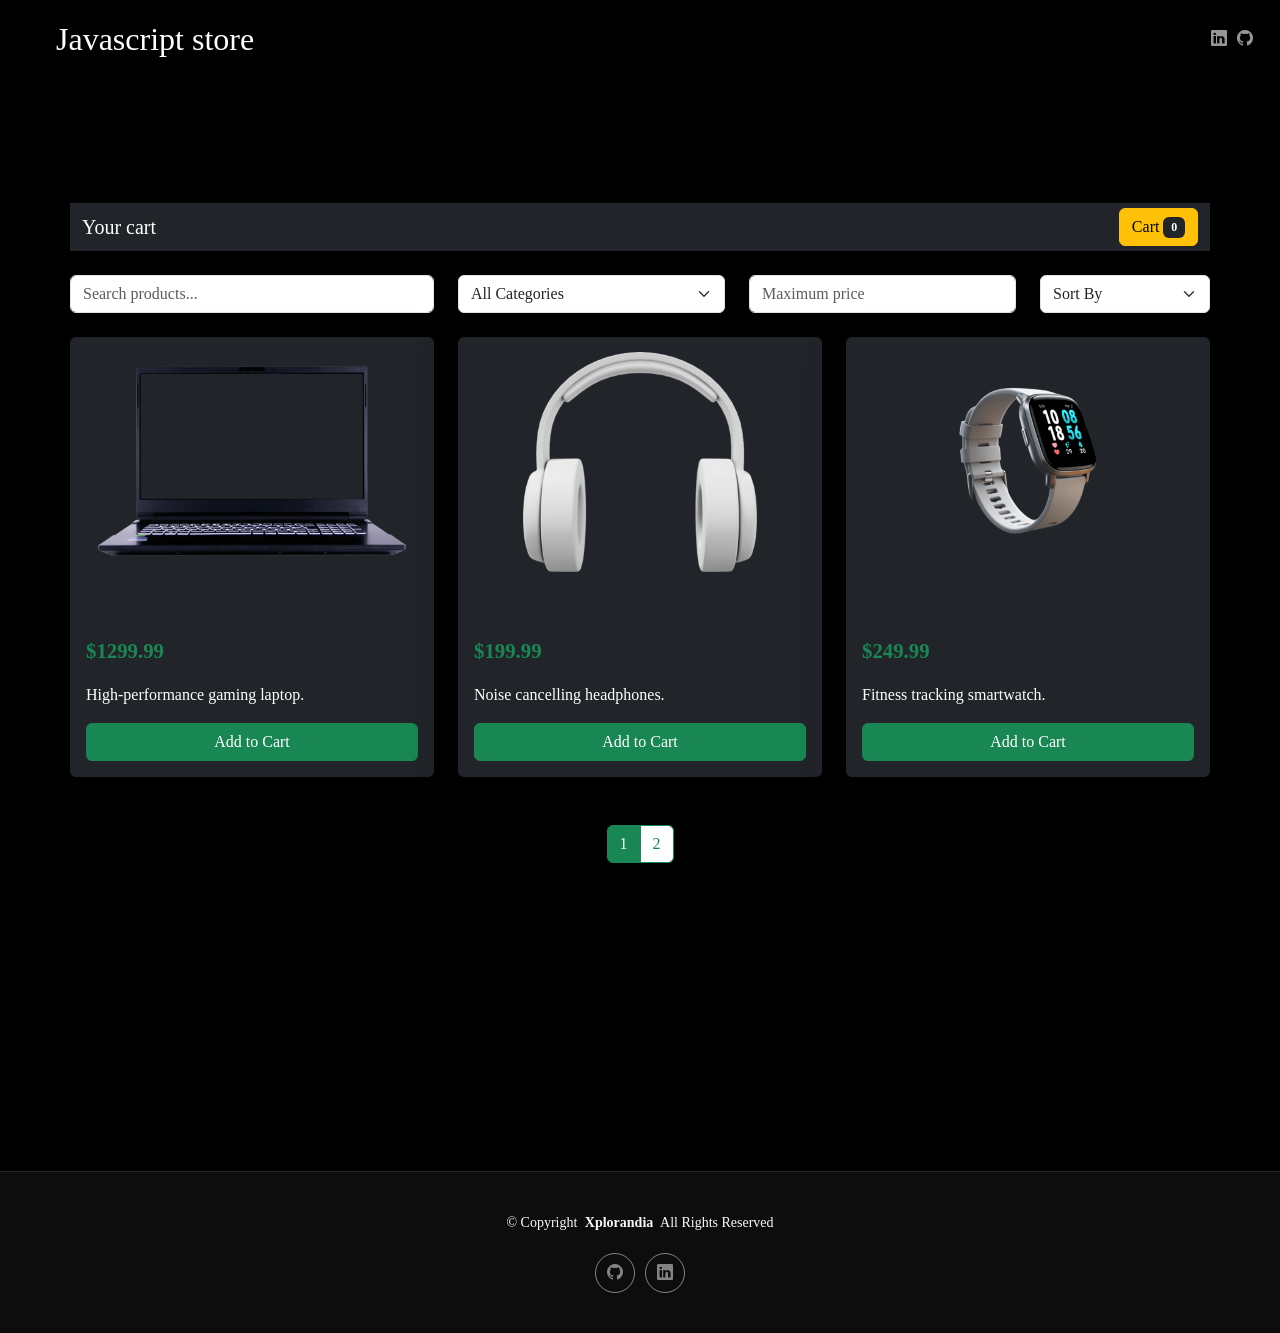
==== index.html @ c4194461 "Javascript store" ====
<!DOCTYPE html>
<html lang="en">

<head>
    <meta charset="utf-8">
    <meta content="width=device-width, initial-scale=1.0" name="viewport">
    <title>Index - PhotoFolio Bootstrap Template</title>
    <meta name="description" content="">
    <meta name="keywords" content="">

    <!-- Favicons -->
    <link href="assets/img/logo.png" rel="icon">
    <link href="assets/img/logo.png" rel="apple-touch-icon">

    <!-- Vendor CSS Files -->
    <link href="assets/vendor/bootstrap/css/bootstrap.min.css" rel="stylesheet">
    <link href="assets/vendor/bootstrap-icons/bootstrap-icons.css" rel="stylesheet">

    <!-- Main CSS File -->
    <link href="assets/css/main.css" rel="stylesheet">
    <link rel="stylesheet" href="assets/css/style.css">
</head>

<body>
    <header id="header" class="header d-flex align-items-center sticky-top">
        <div class="container-fluid position-relative d-flex align-items-center justify-content-between">

            <a href="index.html" class="logo d-flex align-items-center me-auto me-xl-0">
            <!-- Uncomment the line below if you also wish to use an image logo -->
                <img src="assets/img/logo.png" alt="">
                <h1 class="sitename">Javascript store</h1>
            </a>

            <div class="header-social-links">
                <a href="#" class="linkedin"><i class="bi bi-linkedin"></i></a>
                <a href="#" class="github"><i class="bi bi-github"></i></a>
            </div>

        </div>
    </header>
    <main class="main p-3">
        <section class="section container my-5">
            <div class="row mb-4">
                <nav class="navbar navbar-dark bg-dark p-1">
                    <div class="container">

                        <span class="navbar-brand">
                            Your cart
                        </span>

                        <a
                            href="cart.html"
                            class="btn btn-warning">

                            Cart

                            <span
                                id="cartcount"
                                class="badge bg-dark">
                                0
                            </span>

                        </a>

                    </div>
                </nav>
            </div>
            <div class="row mb-4">

                <div class="col-md-4">
                    <input
                        type="text"
                        id="search"
                        class="form-control"
                        placeholder="Search products...">
                </div>

                <div class="col-md-3">
                    <select
                        id="category"
                        class="form-select">

                        <option value="All">All Categories</option>

                    </select>
                </div>

                <div class="col-md-3">
                    <input
                        type="number"
                        id="maxPrice"
                        class="form-control"
                        placeholder="Maximum price">
                </div>

                <div class="col-md-2">
                    <select
                        id="sort"
                        class="form-select">

                        <option value="default">Sort By</option>
                        <option value="name-asc">Name (A-Z)</option>
                        <option value="name-desc">Name (Z-A)</option>
                        <option value="price-asc">Price (Low to High)</option>
                        <option value="price-desc">Price (High to Low)</option>

                    </select>
                </div>

            </div>
            <div class="row" id="products">

            </div>

            <div class="row">
                <div class="col-md-12">

                    <nav class="mt-4">

                        <ul
                            id="pagination"
                            class="pagination justify-content-center">

                        </ul>

                    </nav>

                </div>
            </div>
        </section>

        <section class="section container my-5">
            <div class="toast-container position-fixed bottom-0 end-0 p-3">

                <div
                    id="cartToast"
                    class="toast align-items-center text-bg-success border-0"
                    role="alert"
                    aria-live="assertive"
                    aria-atomic="true">

                    <div class="d-flex">

                        <div
                            class="toast-body"
                            id="toastMessage">

                            Product added!

                        </div>

                        <button
                            type="button"
                            class="btn-close btn-close-white me-2 m-auto"
                            data-bs-dismiss="toast">
                        </button>

                    </div>

                </div>

            </div>
        </section>
    </main>

    <footer id="footer" class="footer">

        <div class="container">
            <div class="copyright text-center ">
                <p>© <span>Copyright</span> <strong class="px-1 sitename">Xplorandia</strong> <span>All Rights Reserved</span></p>
            </div>
            <div class="social-links d-flex justify-content-center">
                <a href=""><i class="bi bi-github"></i></a>
                <a href=""><i class="bi bi-linkedin"></i></a>
            </div>
        </div>

    </footer>

    <!-- Vendor JS Files -->
    <script src="assets/vendor/bootstrap/js/bootstrap.bundle.min.js"></script>

    <!-- Main JS File -->
    <script src="assets/js/products.js"></script>
    <script src="assets/js/cart.js"></script>
    <script src="assets/js/app.js"></script>

</body>

</html>
---- assets/css/main.css ----
/* Global Colors - The following color variables are used throughout the website. Updating them here will change the color scheme of the entire website */
:root { 
  --background-color: #000000; /* Background color for the entire website, including individual sections */
  --default-color: #fafafa; /* Default color used for the majority of the text content across the entire website */
  --heading-color: #ffffff; /* Color for headings, subheadings and title throughout the website */
  --accent-color: #27a776; /* Accent color that represents your brand on the website. It's used for buttons, links, and other elements that need to stand out */
  --surface-color: #1a1a1a; /* The surface color is used as a background of boxed elements within sections, such as cards, icon boxes, or other elements that require a visual separation from the global background. */
  --contrast-color: #ffffff; /* Contrast color for text, ensuring readability against backgrounds of accent, heading, or default colors. */
}

/* Nav Menu Colors - The following color variables are used specifically for the navigation menu. They are separate from the global colors to allow for more customization options */
:root {
  --nav-color: rgba(255, 255, 255, 0.5);  /* The default color of the main navmenu links */
  --nav-hover-color: #ffffff; /* Applied to main navmenu links when they are hovered over or active */
  --nav-mobile-background-color: #1a1a1a; /* Used as the background color for mobile navigation menu */
  --nav-dropdown-background-color: #1a1a1a; /* Used as the background color for dropdown items that appear when hovering over primary navigation items */
  --nav-dropdown-color: rgba(255, 255, 255, 0.5); /* Used for navigation links of the dropdown items in the navigation menu. */
  --nav-dropdown-hover-color: #ffffff; /* Similar to --nav-hover-color, this color is applied to dropdown navigation links when they are hovered over. */
}

/* Color Presets - These classes override global colors when applied to any section or element, providing reuse of the sam color scheme. */

.dark-background {
  --background-color: #060606;
  --default-color: #ffffff;
  --heading-color: #ffffff;
  --surface-color: #252525;
  --contrast-color: #ffffff;
}

/* Smooth scroll */
:root {
  scroll-behavior: smooth;
}

/*--------------------------------------------------------------
# General Styling & Shared Classes
--------------------------------------------------------------*/
body {
  color: var(--default-color);
  background-color: var(--background-color);
  font-family: var(--default-font);
}

a {
  color: var(--accent-color);
  text-decoration: none;
  transition: 0.3s;
}

a:hover {
  color: color-mix(in srgb, var(--accent-color), transparent 25%);
  text-decoration: none;
}

h1,
h2,
h3,
h4,
h5,
h6 {
  color: var(--heading-color);
  font-family: var(--heading-font);
}

/*--------------------------------------------------------------
# Global Header
--------------------------------------------------------------*/
.header {
  color: var(--default-color);
  background-color: var(--background-color);
  padding: 20px 0;
  transition: all 0.5s;
  z-index: 997;
  border-bottom: 1px solid var(--background-color);
}

.header .logo {
  line-height: 1;
}

.header .logo img {
  max-height: 36px;
  margin-right: 8px;
}

.header .logo h1 {
  font-size: 32px;
  margin: 0;
  font-weight: 400;
  color: var(--heading-color);
}

.header .logo i {
  font-size: 28px;
  margin-right: 6px;
}

.header .header-social-links {
  padding-right: 15px;
}

.header .header-social-links a {
  color: color-mix(in srgb, var(--default-color), transparent 40%);
  padding-left: 6px;
  display: inline-block;
  transition: 0.3s;
  font-size: 16px;
}

.header .header-social-links a:hover {
  color: var(--accent-color);
}

.header .header-social-links a i {
  line-height: 0px;
}

@media (max-width: 1200px) {
  .header .logo {
    order: 1;
  }

  .header .logo h1 {
    font-size: 26px;
  }

  .header .logo i {
    font-size: 20px;
  }

  .header .header-social-links {
    order: 2;
  }

  .header .header-social-links a {
    font-size: 16px;
  }

  .header .navmenu {
    order: 3;
  }
}

.scrolled .header {
  border-color: color-mix(in srgb, var(--background-color) 90%, white 20%);
}

/*--------------------------------------------------------------
# Global Footer
--------------------------------------------------------------*/
.footer {
  --background-color: color-mix(in srgb, var(--default-color), transparent 95%);
  border-top: 1px solid color-mix(in srgb, var(--default-color), transparent 90%);
  color: var(--default-color);
  background-color: var(--background-color);
  font-size: 14px;
  padding: 40px 0;
  position: relative;
}

.footer .copyright p {
  margin-bottom: 0;
}

.footer .social-links {
  margin-top: 20px;
}

.footer .social-links a {
  display: flex;
  align-items: center;
  justify-content: center;
  width: 40px;
  height: 40px;
  border-radius: 50%;
  border: 1px solid color-mix(in srgb, var(--default-color), transparent 50%);
  font-size: 16px;
  color: color-mix(in srgb, var(--default-color), transparent 50%);
  margin: 0 5px;
  transition: 0.3s;
}

.footer .social-links a:hover {
  color: var(--accent-color);
  border-color: var(--accent-color);
}

.footer .credits {
  margin-top: 10px;
  font-size: 13px;
  text-align: center;
}

/*--------------------------------------------------------------
# Global Page Titles & Breadcrumbs
--------------------------------------------------------------*/
.page-title {
  color: var(--default-color);
  background-color: var(--background-color);
  position: relative;
}

.page-title .heading {
  padding: 80px 0;
  border-top: 1px solid color-mix(in srgb, var(--default-color), transparent 90%);
}

.page-title .heading h1 {
  font-size: 64px;
  font-weight: 400;
}

.page-title .heading .cta-btn {
  color: var(--default-color);
  background: var(--accent-color);
  font-weight: 400;
  font-size: 14px;
  display: inline-block;
  margin-top: 20px;
  padding: 12px 40px;
  border-radius: 4px;
  transition: 0.5s;
  text-transform: uppercase;
  letter-spacing: 1px;
}

.page-title .heading .cta-btn:hover {
  background-color: color-mix(in srgb, var(--accent-color) 90%, white 10%);
}

.page-title nav {
  background-color: color-mix(in srgb, var(--default-color), transparent 90%);
  padding: 20px 0;
}

.page-title nav ol {
  display: flex;
  flex-wrap: wrap;
  list-style: none;
  margin: 0;
  font-size: 16px;
  font-weight: 600;
}

.page-title nav ol li+li {
  padding-left: 10px;
}

.page-title nav ol li+li::before {
  content: "/";
  display: inline-block;
  padding-right: 10px;
  color: color-mix(in srgb, var(--default-color), transparent 70%);
}

/*--------------------------------------------------------------
# Global Sections
--------------------------------------------------------------*/
section,
.section {
  color: var(--default-color);
  background-color: var(--background-color);
  padding: 60px 0;
  scroll-margin-top: 100px;
  overflow: clip;
}

@media (max-width: 1199px) {

  section,
  .section {
    scroll-margin-top: 66px;
  }
}

/*--------------------------------------------------------------
# Global Section Titles
--------------------------------------------------------------*/
.section-title {
  padding-bottom: 60px;
  position: relative;
}

.section-title h2 {
  font-size: 14px;
  font-weight: 400;
  padding: 0;
  line-height: 1px;
  margin: 0;
  letter-spacing: 1.5px;
  text-transform: uppercase;
  color: color-mix(in srgb, var(--default-color), transparent 50%);
  position: relative;
  font-family: var(--default-font);
}

.section-title h2::after {
  content: "";
  width: 120px;
  height: 1px;
  display: inline-block;
  background: var(--accent-color);
  margin: 4px 10px;
}

.section-title p {
  color: var(--heading-color);
  margin: 0;
  font-size: 36px;
  font-weight: 400;
  font-family: var(--heading-font);
}

/*--------------------------------------------------------------
# Hero Section
--------------------------------------------------------------*/
.hero {
  width: 100%;
  min-height: 30vh;
  position: relative;
  padding: 120px 0 60px 0;
  display: flex;
  align-items: center;
}

.hero h2 {
  margin: 0 0 10px 0;
  font-size: 38px;
  font-weight: 700;
}

.hero h2 .underlight {
  position: relative;
  z-index: 1;
  padding: 0 5px;
  display: inline-block;
}

.hero h2 .underlight:before {
  content: "";
  position: absolute;
  height: 50%;
  bottom: 0;
  left: 0;
  right: 0;
  background: var(--accent-color);
  z-index: -1;
}

.hero p {
  color: color-mix(in srgb, var(--default-color), transparent 30%);
  margin-bottom: 30px;
  font-size: 18px;
}

@media (max-width: 768px) {
  .hero h2 {
    font-size: 32px;
  }
}

.btn-get-started {
  color: var(--contrast-color);
  background: var(--accent-color);
  font-weight: 400;
  font-size: 14px;
  display: inline-block;
  padding: 12px 40px;
  border-radius: 4px;
  transition: 0.5s;
  text-transform: uppercase;
  letter-spacing: 1px;
}

.btn-get-started:hover {
  background-color: color-mix(in srgb, var(--accent-color) 90%, white 10%);
}

/*--------------------------------------------------------------
# Contact Section
--------------------------------------------------------------*/
.contact .info-wrap {
  margin-bottom: 30px;
}

.contact .info-item i {
  font-size: 20px;
  color: var(--accent-color);
  width: 56px;
  height: 56px;
  display: flex;
  justify-content: center;
  align-items: center;
  transition: all 0.3s ease-in-out;
  border-radius: 50%;
  border: 1px solid color-mix(in srgb, var(--accent-color), transparent 40%);
  margin-right: 15px;
}

.contact .info-item h3 {
  font-size: 18px;
  font-weight: 700;
  margin: 0 0 5px 0;
  font-family: var(--default-font);
}

.contact .info-item p {
  padding: 0;
  margin-bottom: 0;
  font-size: 14px;
}

.contact .info-item:hover i {
  background: var(--accent-color);
  color: var(--contrast-color);
}

@media (max-width: 575px) {
  .contact .php-email-form {
    padding: 20px;
  }
}

.contact .php-email-form input[type=text],
.contact .php-email-form input[type=email],
.contact .php-email-form textarea {
  font-size: 14px;
  padding: 10px 15px;
  box-shadow: none;
  border-radius: 0;
  color: var(--default-color);
  background-color: var(--surface-color);
  border-color: color-mix(in srgb, var(--default-color), transparent 80%);
}

.contact .php-email-form input[type=text]:focus,
.contact .php-email-form input[type=email]:focus,
.contact .php-email-form textarea:focus {
  border-color: var(--accent-color);
}

.contact .php-email-form input[type=text]::placeholder,
.contact .php-email-form input[type=email]::placeholder,
.contact .php-email-form textarea::placeholder {
  color: color-mix(in srgb, var(--default-color), transparent 70%);
}

.contact .php-email-form button[type=submit] {
  color: var(--default-color);
  background: var(--accent-color);
  font-weight: 400;
  font-size: 14px;
  display: inline-block;
  margin-top: 20px;
  padding: 14px 40px;
  border: 0;
  border-radius: 4px;
  transition: 0.5s;
  text-transform: uppercase;
  letter-spacing: 1px;
}

.contact .php-email-form button[type=submit]:hover {
  background-color: color-mix(in srgb, var(--accent-color) 90%, white 10%);
}
---- assets/css/style.css ----
.card{
    transition:.3s;
}

.card:hover{
    transform:translateY(-6px);
    box-shadow:0 10px 20px rgba(0,0,0,.15);
}

.card img{
    height:220px;
    object-fit:cover;
}

.image-container{
    height:250px;

    display:flex;
    justify-content:center;
    align-items:center;

    padding:15px;
}

.product-image{
    max-width:100%;
    max-height:100%;

    object-fit:contain;
}

.price{
    font-size:1.3rem;
    font-weight:bold;
    color:#198754;
}

/* Pagination */

.pagination .page-link {
    color: #198754;
    border-color: #198754;
}

.pagination .page-link:hover {
    background-color: #198754;
    color: white;
    border-color: #198754;
}

.pagination .page-item.active .page-link {
    background-color: #198754;
    border-color: #198754;
    color: white;
}

.pagination .page-item.disabled .page-link {
    color: #6c757d;
}
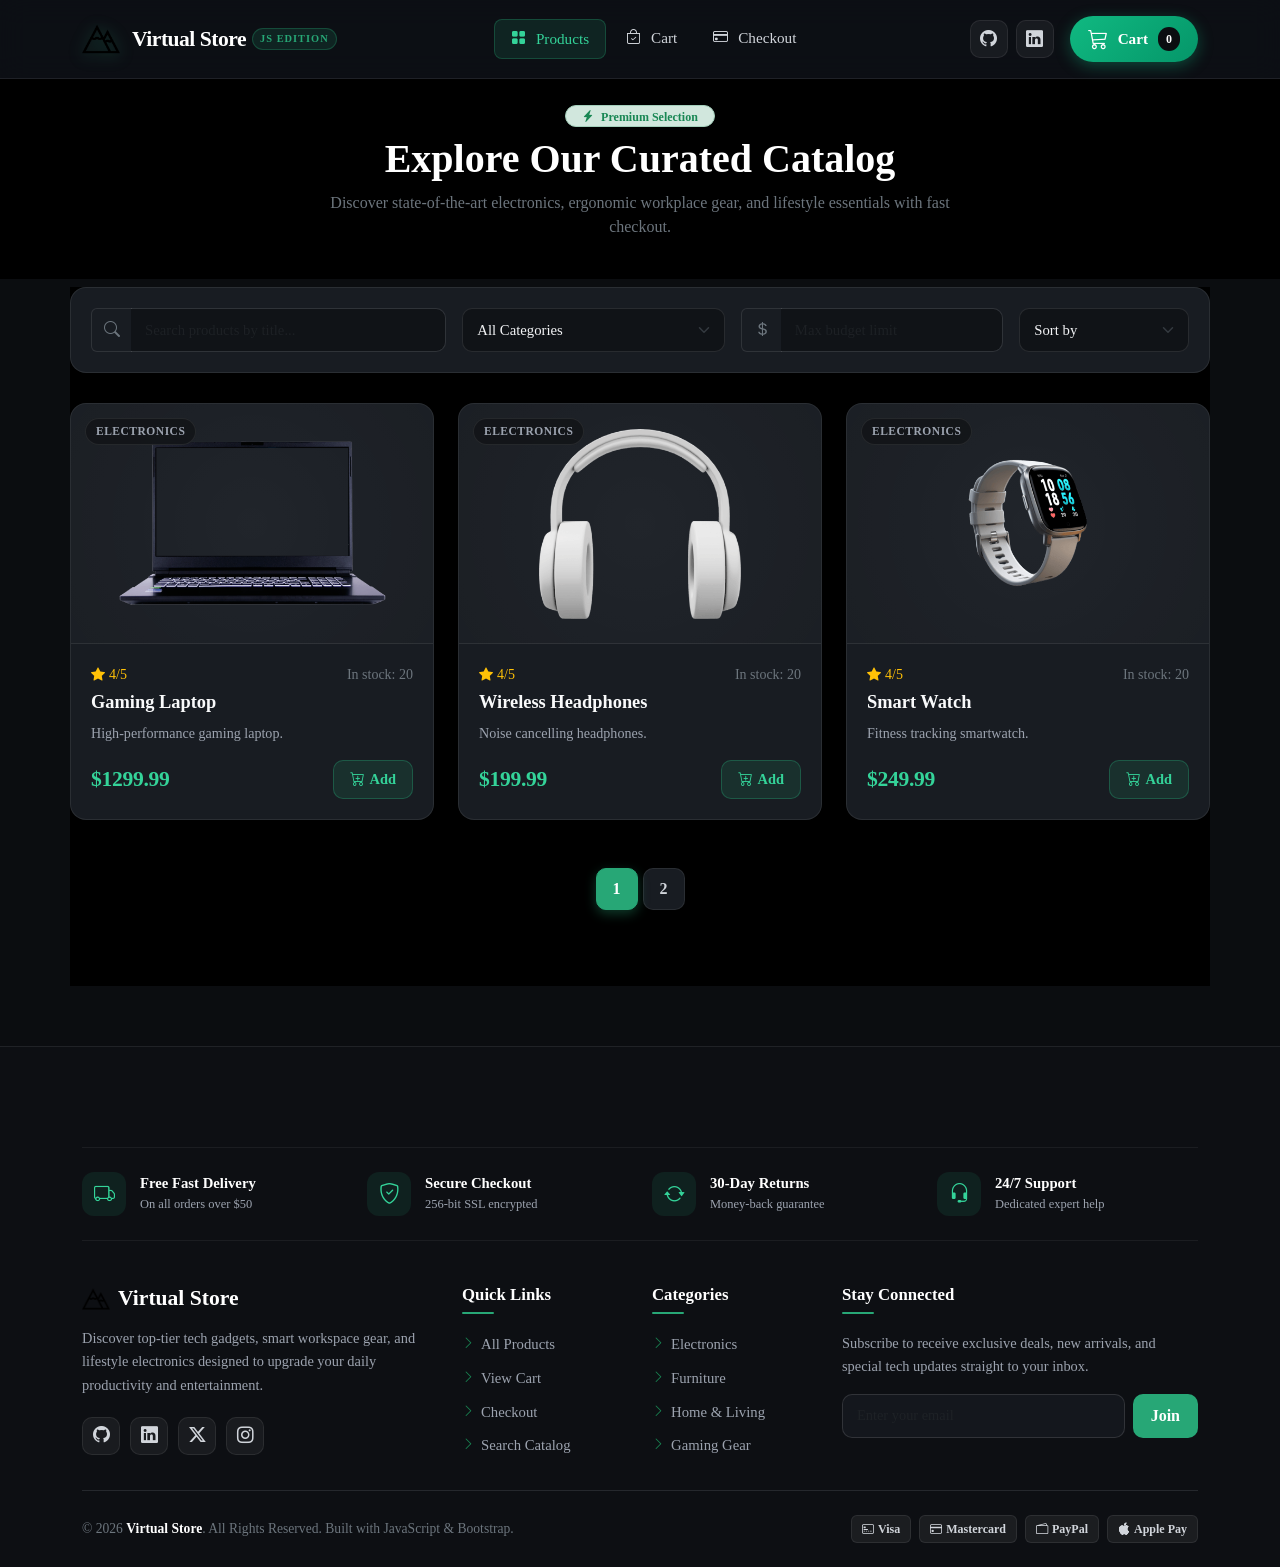
==== commit 0228cf0f: "Added header and footer" ====
--- a/index.html
+++ b/index.html
@@ -4,9 +4,8 @@
 <head>
     <meta charset="utf-8">
     <meta content="width=device-width, initial-scale=1.0" name="viewport">
-    <title>Index - PhotoFolio Bootstrap Template</title>
-    <meta name="description" content="">
-    <meta name="keywords" content="">
+    <title>Virtual Store - Discover Quality Products</title>
+    <meta name="description" content="A modern JavaScript virtual store showcasing electronics, furniture, and home gadgets with live filtering, pagination, cart management, and seamless checkout.">
 
     <!-- Favicons -->
     <link href="assets/img/logo.png" rel="icon">
@@ -16,175 +15,307 @@
     <link href="assets/vendor/bootstrap/css/bootstrap.min.css" rel="stylesheet">
     <link href="assets/vendor/bootstrap-icons/bootstrap-icons.css" rel="stylesheet">
 
-    <!-- Main CSS File -->
+    <!-- Main CSS Files -->
     <link href="assets/css/main.css" rel="stylesheet">
     <link rel="stylesheet" href="assets/css/style.css">
 </head>
 
 <body>
-    <header id="header" class="header d-flex align-items-center sticky-top">
-        <div class="container-fluid position-relative d-flex align-items-center justify-content-between">
-
-            <a href="index.html" class="logo d-flex align-items-center me-auto me-xl-0">
-            <!-- Uncomment the line below if you also wish to use an image logo -->
-                <img src="assets/img/logo.png" alt="">
-                <h1 class="sitename">Javascript store</h1>
-            </a>
-
-            <div class="header-social-links">
-                <a href="#" class="linkedin"><i class="bi bi-linkedin"></i></a>
-                <a href="#" class="github"><i class="bi bi-github"></i></a>
-            </div>
-
+    <!-- Site Header -->
+    <header id="header" class="site-header sticky-top">
+        <nav class="navbar navbar-expand-lg navbar-dark py-3">
+            <div class="container">
+                <!-- Brand Logo & Name -->
+                <a href="index.html" class="brand-logo-wrap">
+                    <img src="assets/img/logo.png" alt="Store Logo" class="brand-logo-img">
+                    <div class="d-flex align-items-center">
+                        <span class="brand-name">Virtual Store</span>
+                        <span class="brand-badge d-none d-sm-inline-block">JS Edition</span>
+                    </div>
+                </a>
+
+                <!-- Mobile Toggle Button -->
+                <button class="navbar-toggler border-0 shadow-none" type="button" data-bs-toggle="collapse" data-bs-target="#siteNavbar" aria-controls="siteNavbar" aria-expanded="false" aria-label="Toggle navigation">
+                    <i class="bi bi-list fs-2 text-white"></i>
+                </button>
+
+                <!-- Navigation Links & Cart -->
+                <div class="collapse navbar-collapse" id="siteNavbar">
+                    <ul class="navbar-nav mx-auto mb-2 mb-lg-0 gap-1">
+                        <li class="nav-item">
+                            <a class="nav-link nav-link-custom active" href="index.html">
+                                <i class="bi bi-grid-fill me-1"></i> Products
+                            </a>
+                        </li>
+                        <li class="nav-item">
+                            <a class="nav-link nav-link-custom" href="cart.html">
+                                <i class="bi bi-bag-check me-1"></i> Cart
+                            </a>
+                        </li>
+                        <li class="nav-item">
+                            <a class="nav-link nav-link-custom" href="checkout.html">
+                                <i class="bi bi-credit-card me-1"></i> Checkout
+                            </a>
+                        </li>
+                    </ul>
+
+                    <div class="d-flex align-items-center gap-3">
+                        <!-- Social Quick Links -->
+                        <div class="d-none d-xl-flex gap-2">
+                            <a href="https://github.com" target="_blank" rel="noopener" class="social-pill-btn" title="GitHub">
+                                <i class="bi bi-github"></i>
+                            </a>
+                            <a href="https://linkedin.com" target="_blank" rel="noopener" class="social-pill-btn" title="LinkedIn">
+                                <i class="bi bi-linkedin"></i>
+                            </a>
+                        </div>
+
+                        <!-- Cart Pill Button with Dynamic Badge -->
+                        <a href="cart.html" class="header-cart-btn" title="View Shopping Cart">
+                            <i class="bi bi-cart3 fs-5"></i>
+                            <span>Cart</span>
+                            <span id="cartcount" class="cart-badge">0</span>
+                        </a>
+                    </div>
+                </div>
+            </div>
+        </nav>
+    </header>
+
+    <main class="main">
+        <!-- Hero Section -->
+        <section class="py-4 mb-2 text-center">
+            <div class="container">
+                <span class="badge bg-success-subtle text-success border border-success-subtle rounded-pill px-3 py-1 mb-2">
+                    <i class="bi bi-lightning-charge-fill me-1"></i> Premium Selection
+                </span>
+                <h1 class="display-6 fw-bold text-white mb-2">Explore Our Curated Catalog</h1>
+                <p class="text-secondary mx-auto" style="max-width: 620px;">
+                    Discover state-of-the-art electronics, ergonomic workplace gear, and lifestyle essentials with fast checkout.
+                </p>
+            </div>
+        </section>
+
+        <!-- Product Listing & Filter Section -->
+        <section class="section container pt-0">
+            <!-- Filter Toolbar -->
+            <div class="filter-toolbar">
+                <div class="row g-3 align-items-center">
+                    <div class="col-lg-4 col-md-6">
+                        <div class="input-group">
+                            <span class="input-group-text bg-transparent border-end-0 text-secondary" style="border-color: rgba(255,255,255,0.1);">
+                                <i class="bi bi-search"></i>
+                            </span>
+                            <input
+                                type="text"
+                                id="search"
+                                class="form-control border-start-0"
+                                placeholder="Search products by title...">
+                        </div>
+                    </div>
+
+                    <div class="col-lg-3 col-md-6">
+                        <select id="category" class="form-select">
+                            <option value="All">All Categories</option>
+                        </select>
+                    </div>
+
+                    <div class="col-lg-3 col-md-6">
+                        <div class="input-group">
+                            <span class="input-group-text bg-transparent border-end-0 text-secondary" style="border-color: rgba(255,255,255,0.1);">
+                                <i class="bi bi-currency-dollar"></i>
+                            </span>
+                            <input
+                                type="number"
+                                id="maxPrice"
+                                class="form-control border-start-0"
+                                placeholder="Max budget limit">
+                        </div>
+                    </div>
+
+                    <div class="col-lg-2 col-md-6">
+                        <select id="sort" class="form-select">
+                            <option value="default">Sort by</option>
+                            <option value="name-asc">Name (A-Z)</option>
+                            <option value="name-desc">Name (Z-A)</option>
+                            <option value="price-asc">Price: Low to High</option>
+                            <option value="price-desc">Price: High to Low</option>
+                        </select>
+                    </div>
+                </div>
+            </div>
+
+            <!-- Products Grid -->
+            <div class="row" id="products"></div>
+
+            <!-- Pagination Container -->
+            <div class="row mt-4">
+                <div class="col-md-12">
+                    <nav aria-label="Product navigation">
+                        <ul id="pagination" class="pagination justify-content-center"></ul>
+                    </nav>
+                </div>
+            </div>
+        </section>
+
+        <!-- Toast Notifications -->
+        <div class="toast-container position-fixed bottom-0 end-0 p-3" style="z-index: 1090;">
+            <div
+                id="cartToast"
+                class="toast align-items-center text-bg-success border-0 shadow-lg rounded-3"
+                role="alert"
+                aria-live="assertive"
+                aria-atomic="true">
+                <div class="d-flex">
+                    <div class="toast-body d-flex align-items-center gap-2" id="toastMessage">
+                        <i class="bi bi-check-circle-fill"></i> Product added!
+                    </div>
+                    <button
+                        type="button"
+                        class="btn-close btn-close-white me-2 m-auto"
+                        data-bs-dismiss="toast"
+                        aria-label="Close">
+                    </button>
+                </div>
+            </div>
         </div>
-    </header>
-    <main class="main p-3">
-        <section class="section container my-5">
-            <div class="row mb-4">
-                <nav class="navbar navbar-dark bg-dark p-1">
-                    <div class="container">
-
-                        <span class="navbar-brand">
-                            Your cart
-                        </span>
-
-                        <a
-                            href="cart.html"
-                            class="btn btn-warning">
-
-                            Cart
-
-                            <span
-                                id="cartcount"
-                                class="badge bg-dark">
-                                0
-                            </span>
-
-                        </a>
-
-                    </div>
-                </nav>
-            </div>
-            <div class="row mb-4">
-
-                <div class="col-md-4">
-                    <input
-                        type="text"
-                        id="search"
-                        class="form-control"
-                        placeholder="Search products...">
-                </div>
-
-                <div class="col-md-3">
-                    <select
-                        id="category"
-                        class="form-select">
-
-                        <option value="All">All Categories</option>
-
-                    </select>
-                </div>
-
-                <div class="col-md-3">
-                    <input
-                        type="number"
-                        id="maxPrice"
-                        class="form-control"
-                        placeholder="Maximum price">
-                </div>
-
-                <div class="col-md-2">
-                    <select
-                        id="sort"
-                        class="form-select">
-
-                        <option value="default">Sort By</option>
-                        <option value="name-asc">Name (A-Z)</option>
-                        <option value="name-desc">Name (Z-A)</option>
-                        <option value="price-asc">Price (Low to High)</option>
-                        <option value="price-desc">Price (High to Low)</option>
-
-                    </select>
-                </div>
-
-            </div>
-            <div class="row" id="products">
-
-            </div>
-
-            <div class="row">
-                <div class="col-md-12">
-
-                    <nav class="mt-4">
-
-                        <ul
-                            id="pagination"
-                            class="pagination justify-content-center">
-
-                        </ul>
-
-                    </nav>
-
-                </div>
-            </div>
-        </section>
-
-        <section class="section container my-5">
-            <div class="toast-container position-fixed bottom-0 end-0 p-3">
-
-                <div
-                    id="cartToast"
-                    class="toast align-items-center text-bg-success border-0"
-                    role="alert"
-                    aria-live="assertive"
-                    aria-atomic="true">
-
-                    <div class="d-flex">
-
-                        <div
-                            class="toast-body"
-                            id="toastMessage">
-
-                            Product added!
-
-                        </div>
-
-                        <button
-                            type="button"
-                            class="btn-close btn-close-white me-2 m-auto"
-                            data-bs-dismiss="toast">
-                        </button>
-
-                    </div>
-
-                </div>
-
-            </div>
-        </section>
     </main>
 
-    <footer id="footer" class="footer">
-
+    <!-- Site Footer -->
+    <footer id="footer" class="site-footer">
         <div class="container">
-            <div class="copyright text-center ">
-                <p>© <span>Copyright</span> <strong class="px-1 sitename">Xplorandia</strong> <span>All Rights Reserved</span></p>
-            </div>
-            <div class="social-links d-flex justify-content-center">
-                <a href=""><i class="bi bi-github"></i></a>
-                <a href=""><i class="bi bi-linkedin"></i></a>
+            <!-- Trust & Features Banner -->
+            <div class="footer-trust-grid">
+                <div class="row g-4">
+                    <div class="col-6 col-md-3">
+                        <div class="trust-item">
+                            <div class="trust-icon">
+                                <i class="bi bi-truck"></i>
+                            </div>
+                            <div class="trust-info">
+                                <h6>Free Fast Delivery</h6>
+                                <p>On all orders over $50</p>
+                            </div>
+                        </div>
+                    </div>
+                    <div class="col-6 col-md-3">
+                        <div class="trust-item">
+                            <div class="trust-icon">
+                                <i class="bi bi-shield-check"></i>
+                            </div>
+                            <div class="trust-info">
+                                <h6>Secure Checkout</h6>
+                                <p>256-bit SSL encrypted</p>
+                            </div>
+                        </div>
+                    </div>
+                    <div class="col-6 col-md-3">
+                        <div class="trust-item">
+                            <div class="trust-icon">
+                                <i class="bi bi-arrow-repeat"></i>
+                            </div>
+                            <div class="trust-info">
+                                <h6>30-Day Returns</h6>
+                                <p>Money-back guarantee</p>
+                            </div>
+                        </div>
+                    </div>
+                    <div class="col-6 col-md-3">
+                        <div class="trust-item">
+                            <div class="trust-icon">
+                                <i class="bi bi-headset"></i>
+                            </div>
+                            <div class="trust-info">
+                                <h6>24/7 Support</h6>
+                                <p>Dedicated expert help</p>
+                            </div>
+                        </div>
+                    </div>
+                </div>
+            </div>
+
+            <!-- Main Footer Links & Information -->
+            <div class="row g-4 py-4">
+                <!-- Column 1: Brand & Bio -->
+                <div class="col-lg-4 col-md-6 footer-brand">
+                    <h4>
+                        <img src="assets/img/logo.png" alt="" style="height: 28px; width: auto;">
+                        Virtual Store
+                    </h4>
+                    <p class="footer-text">
+                        Discover top-tier tech gadgets, smart workspace gear, and lifestyle electronics designed to upgrade your daily productivity and entertainment.
+                    </p>
+                    <div class="footer-social-links">
+                        <a href="https://github.com" target="_blank" rel="noopener" class="social-pill-btn" aria-label="GitHub">
+                            <i class="bi bi-github"></i>
+                        </a>
+                        <a href="https://linkedin.com" target="_blank" rel="noopener" class="social-pill-btn" aria-label="LinkedIn">
+                            <i class="bi bi-linkedin"></i>
+                        </a>
+                        <a href="https://twitter.com" target="_blank" rel="noopener" class="social-pill-btn" aria-label="Twitter">
+                            <i class="bi bi-twitter-x"></i>
+                        </a>
+                        <a href="https://instagram.com" target="_blank" rel="noopener" class="social-pill-btn" aria-label="Instagram">
+                            <i class="bi bi-instagram"></i>
+                        </a>
+                    </div>
+                </div>
+
+                <!-- Column 2: Quick Links -->
+                <div class="col-lg-2 col-md-6 col-6">
+                    <h5 class="footer-heading">Quick Links</h5>
+                    <ul class="footer-links">
+                        <li><a href="index.html"><i class="bi bi-chevron-right text-success small"></i> All Products</a></li>
+                        <li><a href="cart.html"><i class="bi bi-chevron-right text-success small"></i> View Cart</a></li>
+                        <li><a href="checkout.html"><i class="bi bi-chevron-right text-success small"></i> Checkout</a></li>
+                        <li><a href="#search"><i class="bi bi-chevron-right text-success small"></i> Search Catalog</a></li>
+                    </ul>
+                </div>
+
+                <!-- Column 3: Categories -->
+                <div class="col-lg-2 col-md-6 col-6">
+                    <h5 class="footer-heading">Categories</h5>
+                    <ul class="footer-links">
+                        <li><a href="index.html"><i class="bi bi-chevron-right text-success small"></i> Electronics</a></li>
+                        <li><a href="index.html"><i class="bi bi-chevron-right text-success small"></i> Furniture</a></li>
+                        <li><a href="index.html"><i class="bi bi-chevron-right text-success small"></i> Home & Living</a></li>
+                        <li><a href="index.html"><i class="bi bi-chevron-right text-success small"></i> Gaming Gear</a></li>
+                    </ul>
+                </div>
+
+                <!-- Column 4: Newsletter -->
+                <div class="col-lg-4 col-md-6">
+                    <h5 class="footer-heading">Stay Connected</h5>
+                    <p class="footer-text mb-3">Subscribe to receive exclusive deals, new arrivals, and special tech updates straight to your inbox.</p>
+                    <form id="footerNewsletterForm" class="newsletter-box d-flex gap-2" onsubmit="event.preventDefault(); showToast('Thank you for subscribing to our newsletter!'); this.reset();">
+                        <input type="email" class="form-control" placeholder="Enter your email" required aria-label="Your email">
+                        <button type="submit" class="btn btn-subscribe text-nowrap">Join</button>
+                    </form>
+                </div>
+            </div>
+
+            <!-- Footer Bottom Strip -->
+            <div class="footer-bottom border-top border-secondary border-opacity-25 d-flex flex-column flex-md-row align-items-center justify-content-between gap-3">
+                <p class="text-secondary mb-0">
+                    © 2026 <strong class="text-white">Virtual Store</strong>. All Rights Reserved. Built with JavaScript & Bootstrap.
+                </p>
+                <div class="d-flex flex-wrap gap-2 align-items-center">
+                    <span class="payment-badge"><i class="bi bi-credit-card-2-front"></i> Visa</span>
+                    <span class="payment-badge"><i class="bi bi-credit-card"></i> Mastercard</span>
+                    <span class="payment-badge"><i class="bi bi-wallet2"></i> PayPal</span>
+                    <span class="payment-badge"><i class="bi bi-apple"></i> Apple Pay</span>
+                </div>
             </div>
         </div>
-
     </footer>
 
     <!-- Vendor JS Files -->
     <script src="assets/vendor/bootstrap/js/bootstrap.bundle.min.js"></script>
 
-    <!-- Main JS File -->
+    <!-- Main JS Files -->
     <script src="assets/js/products.js"></script>
     <script src="assets/js/cart.js"></script>
     <script src="assets/js/app.js"></script>
-
 </body>
 
-</html>+</html>
--- a/assets/css/style.css
+++ b/assets/css/style.css
@@ -1,60 +1,861 @@
-
-.card{
-    transition:.3s;
-}
-
-.card:hover{
-    transform:translateY(-6px);
-    box-shadow:0 10px 20px rgba(0,0,0,.15);
-}
-
-.card img{
-    height:220px;
-    object-fit:cover;
-}
-
-.image-container{
-    height:250px;
-
-    display:flex;
-    justify-content:center;
-    align-items:center;
-
-    padding:15px;
-}
-
-.product-image{
-    max-width:100%;
-    max-height:100%;
-
-    object-fit:contain;
-}
-
-.price{
-    font-size:1.3rem;
-    font-weight:bold;
-    color:#198754;
+/* ==========================================================================
+   Virtual Store - Modern Custom Styling
+   ========================================================================== */
+
+/* --- Custom Variables & Theme --- */
+:root {
+    --brand-primary: #27a776;
+    --brand-primary-hover: #1f8a61;
+    --brand-primary-glow: rgba(39, 167, 118, 0.35);
+    --dark-surface: #121418;
+    --dark-surface-card: #181c22;
+    --dark-surface-border: rgba(255, 255, 255, 0.08);
+    --dark-surface-hover: #1f242c;
+    --text-muted-custom: #9ca3af;
+    --text-main: #f3f4f6;
+    --accent-warning: #f59e0b;
+}
+
+/* --- Global Modern Touches --- */
+body {
+    background-color: #0b0d10;
+    color: var(--text-main);
+    min-height: 100vh;
+    display: flex;
+    flex-direction: column;
+}
+
+main.main {
+    flex: 1 0 auto;
+}
+
+/* ==========================================================================
+   Header & Navigation
+   ========================================================================== */
+.site-header {
+    background: rgba(14, 16, 21, 0.92);
+    backdrop-filter: blur(14px);
+    -webkit-backdrop-filter: blur(14px);
+    border-bottom: 1px solid var(--dark-surface-border);
+    transition: all 0.3s ease;
+    z-index: 1030;
+}
+
+.site-header.scrolled {
+    box-shadow: 0 8px 30px rgba(0, 0, 0, 0.4);
+    background: rgba(11, 13, 16, 0.98);
+}
+
+.brand-logo-wrap {
+    display: flex;
+    align-items: center;
+    gap: 12px;
+    text-decoration: none;
+}
+
+.brand-logo-img {
+    height: 38px;
+    width: auto;
+    filter: drop-shadow(0 2px 8px var(--brand-primary-glow));
+    transition: transform 0.3s ease;
+}
+
+.brand-logo-wrap:hover .brand-logo-img {
+    transform: rotate(-6deg) scale(1.08);
+}
+
+.brand-name {
+    font-size: 1.35rem;
+    font-weight: 700;
+    letter-spacing: -0.5px;
+    color: #ffffff;
+    margin: 0;
+}
+
+.brand-badge {
+    font-size: 0.65rem;
+    font-weight: 600;
+    text-transform: uppercase;
+    letter-spacing: 1px;
+    padding: 2px 7px;
+    border-radius: 999px;
+    background: rgba(39, 167, 118, 0.15);
+    color: var(--brand-primary);
+    border: 1px solid rgba(39, 167, 118, 0.3);
+    margin-left: 6px;
+    vertical-align: middle;
+}
+
+.nav-link-custom {
+    color: #d1d5db !important;
+    font-size: 0.95rem;
+    font-weight: 500;
+    padding: 8px 16px !important;
+    border-radius: 8px;
+    transition: all 0.25s ease;
+    display: inline-flex;
+    align-items: center;
+    gap: 6px;
+}
+
+.nav-link-custom:hover {
+    color: #ffffff !important;
+    background: rgba(255, 255, 255, 0.06);
+    transform: translateY(-1px);
+}
+
+.nav-link-custom.active {
+    color: #ffffff !important;
+    background: rgba(39, 167, 118, 0.15);
+    border: 1px solid rgba(39, 167, 118, 0.3);
+    color: #34d399 !important;
+}
+
+/* Cart Button in Header */
+.header-cart-btn {
+    display: inline-flex;
+    align-items: center;
+    gap: 10px;
+    background: linear-gradient(135deg, #10b981 0%, #059669 100%);
+    color: #ffffff !important;
+    padding: 8px 18px;
+    border-radius: 50px;
+    font-weight: 600;
+    font-size: 0.95rem;
+    border: none;
+    box-shadow: 0 4px 15px rgba(16, 185, 129, 0.35);
+    transition: all 0.3s cubic-bezier(0.16, 1, 0.3, 1);
+    position: relative;
+    text-decoration: none;
+}
+
+.header-cart-btn:hover {
+    transform: translateY(-2px);
+    box-shadow: 0 6px 22px rgba(16, 185, 129, 0.55);
+    color: #ffffff !important;
+    filter: brightness(1.08);
+}
+
+.header-cart-btn .cart-badge {
+    background-color: #0b0d10;
+    color: #ffffff;
+    font-size: 0.75rem;
+    font-weight: 700;
+    padding: 3px 8px;
+    border-radius: 999px;
+    min-width: 20px;
+    text-align: center;
+    transition: transform 0.2s ease;
+}
+
+.header-cart-btn:hover .cart-badge {
+    transform: scale(1.1);
+}
+
+/* ==========================================================================
+   Product Cards & Catalog Styling
+   ========================================================================== */
+.product-card {
+    background: var(--dark-surface-card);
+    border: 1px solid var(--dark-surface-border);
+    border-radius: 16px;
+    overflow: hidden;
+    transition: all 0.35s cubic-bezier(0.16, 1, 0.3, 1);
+    display: flex;
+    flex-direction: column;
+    position: relative;
+    height: 100%;
+}
+
+.product-card:hover {
+    transform: translateY(-8px);
+    border-color: rgba(39, 167, 118, 0.4);
+    box-shadow: 0 16px 36px rgba(0, 0, 0, 0.45), 0 0 20px var(--brand-primary-glow);
+}
+
+/* Dedicated Image Space */
+.product-card .image-container {
+    height: 240px;
+    min-height: 240px;
+    max-height: 240px;
+    width: 100%;
+    display: flex;
+    justify-content: center;
+    align-items: center;
+    padding: 24px;
+    background: radial-gradient(circle at center, rgba(255, 255, 255, 0.04) 0%, rgba(255, 255, 255, 0.01) 100%);
+    position: relative;
+    overflow: hidden;
+    border-bottom: 1px solid var(--dark-surface-border);
+    flex-shrink: 0;
+}
+
+.product-card .image-container a,
+.product-card .image-container .image-link {
+    display: flex;
+    justify-content: center;
+    align-items: center;
+    width: 100%;
+    height: 100%;
+    text-decoration: none;
+}
+
+.product-card .product-image {
+    max-width: 100%;
+    max-height: 190px;
+    width: auto;
+    height: auto;
+    object-fit: contain;
+    display: block;
+    margin: 0 auto;
+    transition: transform 0.4s ease;
+}
+
+.product-card:hover .product-image {
+    transform: scale(1.06);
+}
+
+.product-card .category-pill {
+    position: absolute;
+    top: 14px;
+    left: 14px;
+    font-size: 0.72rem;
+    font-weight: 600;
+    text-transform: uppercase;
+    letter-spacing: 0.5px;
+    background: rgba(18, 20, 24, 0.85);
+    backdrop-filter: blur(6px);
+    color: #9ca3af;
+    padding: 4px 10px;
+    border-radius: 999px;
+    border: 1px solid rgba(255, 255, 255, 0.08);
+    z-index: 2;
+}
+
+
+.product-card .card-body {
+    padding: 20px;
+    display: flex;
+    flex-direction: column;
+    flex-grow: 1;
+}
+
+.product-title {
+    font-size: 1.15rem;
+    font-weight: 600;
+    color: #f9fafb;
+    margin-bottom: 6px;
+    text-decoration: none;
+    transition: color 0.2s ease;
+}
+
+.product-title:hover {
+    color: var(--brand-primary);
+}
+
+.product-desc {
+    color: #9ca3af;
+    font-size: 0.88rem;
+    line-height: 1.5;
+    margin-bottom: 16px;
+    display: -webkit-box;
+    -webkit-line-clamp: 2;
+    -webkit-box-orient: vertical;
+    overflow: hidden;
+}
+
+.product-footer {
+    margin-top: auto;
+    display: flex;
+    align-items: center;
+    justify-content: space-between;
+    gap: 12px;
+}
+
+.price {
+    font-size: 1.35rem;
+    font-weight: 700;
+    color: #34d399;
+    letter-spacing: -0.3px;
+    margin: 0;
+}
+
+.btn-add-cart {
+    background: rgba(39, 167, 118, 0.15);
+    color: #34d399;
+    border: 1px solid rgba(39, 167, 118, 0.35);
+    border-radius: 10px;
+    font-weight: 600;
+    font-size: 0.9rem;
+    padding: 8px 16px;
+    display: inline-flex;
+    align-items: center;
+    gap: 6px;
+    transition: all 0.25s ease;
+}
+
+.btn-add-cart:hover {
+    background: var(--brand-primary);
+    color: #ffffff;
+    border-color: var(--brand-primary);
+    transform: translateY(-2px);
+    box-shadow: 0 4px 14px var(--brand-primary-glow);
+}
+
+/* ==========================================================================
+   Filters & Search Toolbar
+   ========================================================================== */
+.filter-toolbar {
+    background: var(--dark-surface-card);
+    border: 1px solid var(--dark-surface-border);
+    border-radius: 16px;
+    padding: 20px;
+    margin-bottom: 30px;
+    box-shadow: 0 8px 24px rgba(0, 0, 0, 0.25);
+}
+
+.filter-toolbar .form-control,
+.filter-toolbar .form-select {
+    background-color: #101317;
+    border: 1px solid rgba(255, 255, 255, 0.1);
+    color: #f3f4f6;
+    border-radius: 10px;
+    padding: 10px 14px;
+    font-size: 0.92rem;
+    transition: all 0.2s ease;
+}
+
+.filter-toolbar .form-control:focus,
+.filter-toolbar .form-select:focus {
+    border-color: var(--brand-primary);
+    box-shadow: 0 0 0 3px rgba(39, 167, 118, 0.25);
+    background-color: #12161c;
+    color: #ffffff;
 }
 
 /* Pagination */
+.pagination {
+    gap: 6px;
+}
 
 .pagination .page-link {
-    color: #198754;
-    border-color: #198754;
+    background-color: var(--dark-surface-card);
+    color: #d1d5db;
+    border: 1px solid var(--dark-surface-border);
+    border-radius: 10px !important;
+    padding: 8px 16px;
+    font-weight: 600;
+    transition: all 0.2s ease;
 }
 
 .pagination .page-link:hover {
-    background-color: #198754;
-    color: white;
-    border-color: #198754;
+    background-color: var(--dark-surface-hover);
+    color: #ffffff;
+    border-color: rgba(39, 167, 118, 0.4);
 }
 
 .pagination .page-item.active .page-link {
-    background-color: #198754;
-    border-color: #198754;
-    color: white;
+    background-color: var(--brand-primary);
+    border-color: var(--brand-primary);
+    color: #ffffff;
+    box-shadow: 0 4px 12px var(--brand-primary-glow);
 }
 
 .pagination .page-item.disabled .page-link {
-    color: #6c757d;
-}
+    background-color: rgba(255, 255, 255, 0.02);
+    border-color: rgba(255, 255, 255, 0.04);
+    color: #6b7280;
+}
+
+/* ==========================================================================
+   Cart Page & Checkout Card Enhancements
+   ========================================================================== */
+.cart-card-item {
+    background: var(--dark-surface-card);
+    border: 1px solid var(--dark-surface-border);
+    border-radius: 16px;
+    padding: 18px;
+    margin-bottom: 16px;
+    transition: all 0.25s ease;
+}
+
+.cart-card-item:hover {
+    border-color: rgba(255, 255, 255, 0.15);
+    box-shadow: 0 8px 24px rgba(0, 0, 0, 0.3);
+}
+
+.summary-card {
+    background: var(--dark-surface-card);
+    border: 1px solid var(--dark-surface-border);
+    border-radius: 18px;
+    padding: 24px;
+    box-shadow: 0 12px 30px rgba(0, 0, 0, 0.35);
+}
+
+.checkout-form-card {
+    background: var(--dark-surface-card);
+    border: 1px solid var(--dark-surface-border);
+    border-radius: 18px;
+    padding: 30px;
+    box-shadow: 0 12px 30px rgba(0, 0, 0, 0.35);
+}
+
+.checkout-form-card .form-control {
+    background-color: #101317;
+    border: 1px solid rgba(255, 255, 255, 0.1);
+    color: #f3f4f6;
+    border-radius: 10px;
+    padding: 12px 16px;
+    transition: all 0.2s ease;
+}
+
+.checkout-form-card .form-control:focus {
+    border-color: var(--brand-primary);
+    box-shadow: 0 0 0 3px rgba(39, 167, 118, 0.25);
+    background-color: #13171e;
+    color: #ffffff;
+}
+
+/* ==========================================================================
+   Checkout Confirmation Animation & Modal
+   ========================================================================== */
+.confirmation-overlay {
+    position: fixed;
+    top: 0;
+    left: 0;
+    width: 100vw;
+    height: 100vh;
+    background: rgba(8, 10, 14, 0.88);
+    backdrop-filter: blur(12px);
+    -webkit-backdrop-filter: blur(12px);
+    z-index: 9999;
+    display: flex;
+    justify-content: center;
+    align-items: center;
+    padding: 20px;
+    opacity: 0;
+    visibility: hidden;
+    transition: opacity 0.4s cubic-bezier(0.16, 1, 0.3, 1), visibility 0.4s;
+    overflow-y: auto;
+}
+
+.confirmation-overlay.active {
+    opacity: 1;
+    visibility: visible;
+}
+
+#confettiCanvas {
+    position: fixed;
+    top: 0;
+    left: 0;
+    width: 100%;
+    height: 100%;
+    pointer-events: none;
+    z-index: 10000;
+}
+
+.confirmation-modal-content {
+    background: #14171d;
+    border: 1px solid rgba(39, 167, 118, 0.35);
+    box-shadow: 0 25px 60px rgba(0, 0, 0, 0.75), 0 0 50px rgba(39, 167, 118, 0.2);
+    border-radius: 24px;
+    width: 100%;
+    max-width: 580px;
+    padding: 38px 32px;
+    text-align: center;
+    position: relative;
+    z-index: 10001;
+    transform: scale(0.85) translateY(30px);
+    opacity: 0;
+    transition: all 0.5s cubic-bezier(0.34, 1.56, 0.64, 1);
+}
+
+.confirmation-overlay.active .confirmation-modal-content {
+    transform: scale(1) translateY(0);
+    opacity: 1;
+}
+
+/* Checkmark Animation */
+.checkmark-container {
+    width: 96px;
+    height: 96px;
+    margin: 0 auto 24px;
+    position: relative;
+}
+
+.checkmark-pulse-ring {
+    position: absolute;
+    inset: -12px;
+    border-radius: 50%;
+    background: radial-gradient(circle, rgba(39, 167, 118, 0.3) 0%, rgba(39, 167, 118, 0) 70%);
+    animation: pulseGlow 2s infinite ease-out;
+}
+
+@keyframes pulseGlow {
+    0% { transform: scale(0.85); opacity: 0.8; }
+    50% { transform: scale(1.15); opacity: 0.3; }
+    100% { transform: scale(0.85); opacity: 0.8; }
+}
+
+.svg-checkmark {
+    width: 96px;
+    height: 96px;
+    border-radius: 50%;
+    display: block;
+    stroke-width: 3.5;
+    stroke: #34d399;
+    stroke-miterlimit: 10;
+    box-shadow: inset 0px 0px 0px #34d399;
+    animation: fillCircle 0.4s ease-in-out 0.4s forwards, scaleBounce 0.4s ease-in-out 0.8s both;
+}
+
+.checkmark-circle {
+    stroke-dasharray: 166;
+    stroke-dashoffset: 166;
+    stroke-width: 3.5;
+    stroke-miterlimit: 10;
+    stroke: #34d399;
+    fill: none;
+    animation: strokeCircle 0.6s cubic-bezier(0.65, 0, 0.45, 1) forwards;
+}
+
+.checkmark-check {
+    transform-origin: 50% 50%;
+    stroke-dasharray: 48;
+    stroke-dashoffset: 48;
+    stroke: #ffffff;
+    animation: strokeCheck 0.4s cubic-bezier(0.65, 0, 0.45, 1) 0.6s forwards;
+}
+
+@keyframes strokeCircle {
+    100% {
+        stroke-dashoffset: 0;
+    }
+}
+
+@keyframes strokeCheck {
+    100% {
+        stroke-dashoffset: 0;
+    }
+}
+
+@keyframes fillCircle {
+    100% {
+        box-shadow: inset 0px 0px 0px 50px #10b981;
+    }
+}
+
+@keyframes scaleBounce {
+    0%, 100% {
+        transform: none;
+    }
+    50% {
+        transform: scale3d(1.1, 1.1, 1);
+    }
+}
+
+/* Order timeline stepper */
+.order-stepper {
+    display: flex;
+    justify-content: space-between;
+    align-items: center;
+    position: relative;
+    margin: 28px 0;
+    padding: 0 10px;
+}
+
+.order-stepper::before {
+    content: "";
+    position: absolute;
+    top: 18px;
+    left: 40px;
+    right: 40px;
+    height: 2px;
+    background: rgba(255, 255, 255, 0.1);
+    z-index: 1;
+}
+
+.order-stepper-progress {
+    position: absolute;
+    top: 18px;
+    left: 40px;
+    width: 33%;
+    height: 2px;
+    background: #34d399;
+    z-index: 2;
+    transition: width 1s ease-in-out;
+}
+
+.step-node {
+    position: relative;
+    z-index: 3;
+    display: flex;
+    flex-direction: column;
+    align-items: center;
+    gap: 6px;
+}
+
+.step-icon {
+    width: 36px;
+    height: 36px;
+    border-radius: 50%;
+    background: #1e242d;
+    border: 2px solid rgba(255, 255, 255, 0.15);
+    display: flex;
+    align-items: center;
+    justify-content: center;
+    font-size: 0.85rem;
+    color: #9ca3af;
+    transition: all 0.3s ease;
+}
+
+.step-node.active .step-icon {
+    background: #10b981;
+    border-color: #34d399;
+    color: #ffffff;
+    box-shadow: 0 0 14px rgba(16, 185, 129, 0.5);
+}
+
+.step-label {
+    font-size: 0.75rem;
+    color: #9ca3af;
+    font-weight: 500;
+}
+
+.step-node.active .step-label {
+    color: #34d399;
+    font-weight: 600;
+}
+
+/* Order summary box inside confirmation */
+.order-receipt-box {
+    background: rgba(10, 12, 16, 0.6);
+    border: 1px solid rgba(255, 255, 255, 0.08);
+    border-radius: 14px;
+    padding: 16px 20px;
+    margin: 20px 0;
+    text-align: left;
+}
+
+.receipt-row {
+    display: flex;
+    justify-content: space-between;
+    margin-bottom: 8px;
+    font-size: 0.9rem;
+    color: #d1d5db;
+}
+
+.receipt-row:last-child {
+    margin-bottom: 0;
+    padding-top: 8px;
+    border-top: 1px dashed rgba(255, 255, 255, 0.1);
+    font-weight: 700;
+    color: #ffffff;
+}
+
+/* Progress countdown bar */
+.redirect-bar-wrap {
+    height: 4px;
+    width: 100%;
+    background: rgba(255, 255, 255, 0.1);
+    border-radius: 4px;
+    overflow: hidden;
+    margin-top: 20px;
+}
+
+.redirect-bar {
+    height: 100%;
+    background: linear-gradient(90deg, #10b981, #34d399);
+    width: 100%;
+    transform-origin: left;
+    transition: width 0.1s linear;
+}
+
+/* ==========================================================================
+   Footer Component
+   ========================================================================== */
+.site-footer {
+    background-color: #0d0f13;
+    border-top: 1px solid rgba(255, 255, 255, 0.08);
+    color: #9ca3af;
+    font-size: 0.92rem;
+    padding-top: 60px;
+    margin-top: 60px;
+}
+
+.footer-brand h4 {
+    color: #ffffff;
+    font-size: 1.35rem;
+    font-weight: 700;
+    margin-bottom: 14px;
+    display: flex;
+    align-items: center;
+    gap: 8px;
+}
+
+.footer-text {
+    line-height: 1.6;
+    margin-bottom: 20px;
+    font-size: 0.9rem;
+}
+
+.footer-heading {
+    color: #ffffff;
+    font-size: 1.05rem;
+    font-weight: 600;
+    margin-bottom: 18px;
+    position: relative;
+    padding-bottom: 8px;
+}
+
+.footer-heading::after {
+    content: "";
+    position: absolute;
+    bottom: 0;
+    left: 0;
+    width: 32px;
+    height: 2px;
+    background: var(--brand-primary);
+    border-radius: 2px;
+}
+
+.footer-links {
+    list-style: none;
+    padding: 0;
+    margin: 0;
+}
+
+.footer-links li {
+    margin-bottom: 10px;
+}
+
+.footer-links a {
+    color: #9ca3af;
+    text-decoration: none;
+    transition: all 0.2s ease;
+    display: inline-flex;
+    align-items: center;
+    gap: 6px;
+}
+
+.footer-links a:hover {
+    color: #34d399;
+    transform: translateX(4px);
+}
+
+.footer-social-links {
+    display: flex;
+    gap: 10px;
+}
+
+.social-pill-btn {
+    width: 38px;
+    height: 38px;
+    border-radius: 10px;
+    background: rgba(255, 255, 255, 0.05);
+    border: 1px solid rgba(255, 255, 255, 0.08);
+    display: flex;
+    align-items: center;
+    justify-content: center;
+    color: #d1d5db;
+    font-size: 1.05rem;
+    text-decoration: none;
+    transition: all 0.25s ease;
+}
+
+.social-pill-btn:hover {
+    background: var(--brand-primary);
+    color: #ffffff;
+    transform: translateY(-3px);
+    box-shadow: 0 4px 12px var(--brand-primary-glow);
+}
+
+.newsletter-box {
+    position: relative;
+}
+
+.newsletter-box .form-control {
+    background: #14171d;
+    border: 1px solid rgba(255, 255, 255, 0.12);
+    color: #ffffff;
+    border-radius: 10px;
+    padding: 10px 14px;
+    font-size: 0.9rem;
+}
+
+.newsletter-box .form-control:focus {
+    border-color: var(--brand-primary);
+    box-shadow: 0 0 0 3px rgba(39, 167, 118, 0.2);
+}
+
+.newsletter-box .btn-subscribe {
+    background: var(--brand-primary);
+    color: #ffffff;
+    border: none;
+    border-radius: 10px;
+    padding: 10px 18px;
+    font-weight: 600;
+    transition: all 0.2s ease;
+}
+
+.newsletter-box .btn-subscribe:hover {
+    background: var(--brand-primary-hover);
+    box-shadow: 0 4px 12px var(--brand-primary-glow);
+}
+
+.footer-trust-grid {
+    border-top: 1px solid rgba(255, 255, 255, 0.06);
+    border-bottom: 1px solid rgba(255, 255, 255, 0.06);
+    padding: 24px 0;
+    margin: 40px 0 20px;
+}
+
+.trust-item {
+    display: flex;
+    align-items: center;
+    gap: 14px;
+}
+
+.trust-icon {
+    width: 44px;
+    height: 44px;
+    border-radius: 12px;
+    background: rgba(39, 167, 118, 0.12);
+    color: #34d399;
+    display: flex;
+    align-items: center;
+    justify-content: center;
+    font-size: 1.3rem;
+    flex-shrink: 0;
+}
+
+.trust-info h6 {
+    color: #ffffff;
+    font-size: 0.92rem;
+    font-weight: 600;
+    margin: 0 0 2px 0;
+}
+
+.trust-info p {
+    font-size: 0.78rem;
+    color: #9ca3af;
+    margin: 0;
+}
+
+.footer-bottom {
+    padding: 24px 0;
+    font-size: 0.85rem;
+}
+
+.payment-badge {
+    background: rgba(255, 255, 255, 0.06);
+    border: 1px solid rgba(255, 255, 255, 0.08);
+    padding: 4px 10px;
+    border-radius: 6px;
+    font-size: 0.75rem;
+    font-weight: 600;
+    color: #d1d5db;
+    display: inline-flex;
+    align-items: center;
+    gap: 4px;
+}
